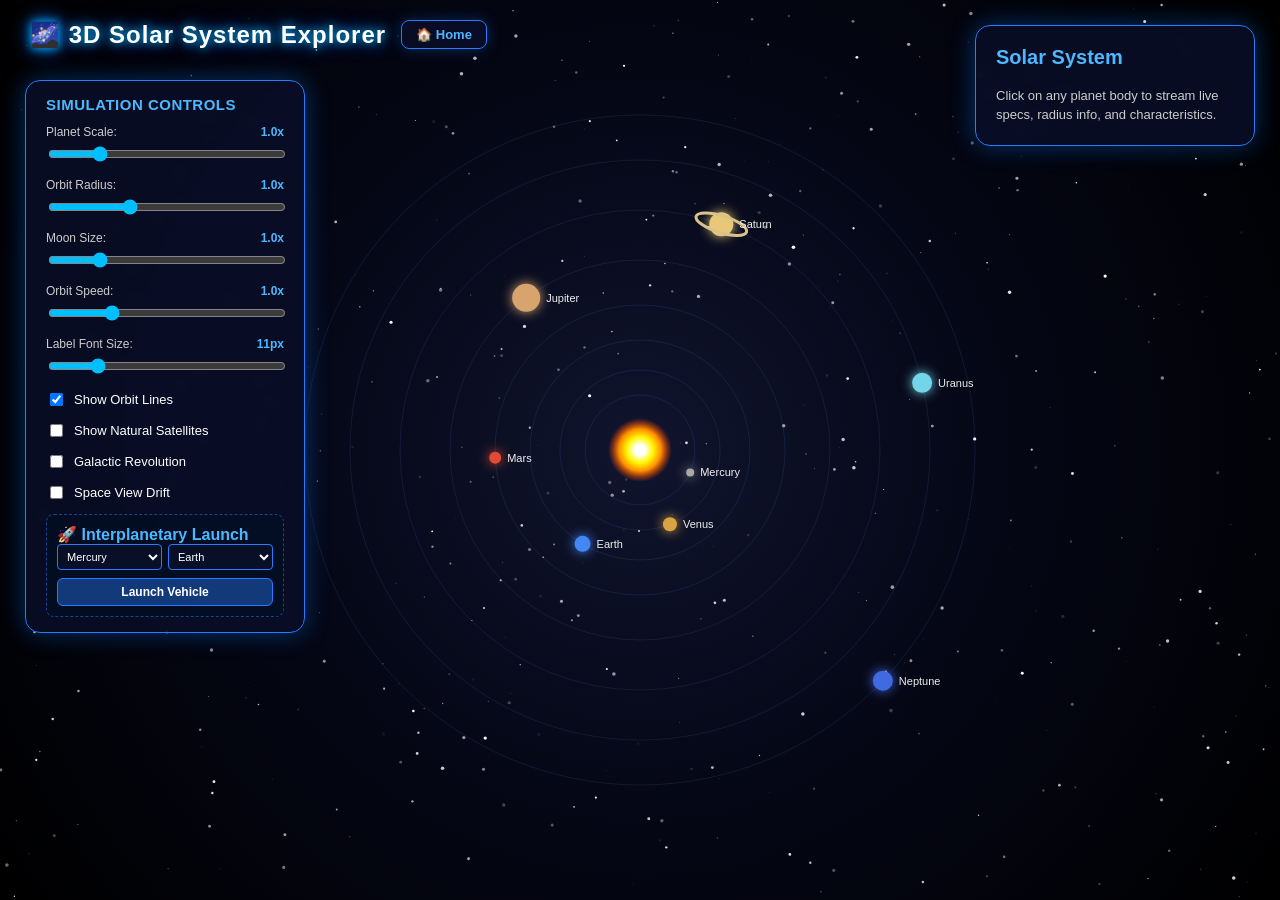
==== 3DsolarSystem.html @ ca55c4c9 "Add files via upload" ====
<!DOCTYPE html>
<html lang="en">
<head>
    <meta charset="UTF-8">
    <meta name="viewport" content="width=device-width, initial-scale=1.0">
    <title>3D Universe Solar System Viewer</title>
    <style>
        * {
            box-sizing: border-box;
        }

        body {
            margin: 0;
            overflow: hidden;
            background: #000;
            color: white;
            font-family: Arial, sans-serif;
        }

        #universe {
            position: relative;
            width: 100vw;
            height: 100vh;
            overflow: hidden;
            background: radial-gradient(circle at center, #10152e 0%, #050716 45%, #000 100%);
        }

        canvas {
            position: absolute;
            top: 0;
            left: 0;
        }

        /* Header Group (Title + Home Button side-by-side cleanly) */
        #header-group {
            position: absolute;
            top: 20px;
            left: 30px;
            display: flex;
            align-items: center;
            gap: 15px;
            z-index: 20;
        }

        #title {
            font-size: 24px;
            font-weight: bold;
            text-shadow: 0 0 10px #00bfff, 0 0 20px #0066ff;
            letter-spacing: 1px;
            white-space: nowrap;
        }

        #homeBtn {
            background: rgba(10, 15, 40, 0.85);
            border: 1px solid #287cff;
            color: #4db8ff;
            padding: 6px 14px;
            border-radius: 8px;
            text-decoration: none;
            font-size: 13px;
            font-weight: bold;
            box-shadow: 0 0 15px rgba(0, 120, 255, 0.3);
            backdrop-filter: blur(5px);
            transition: all 0.2s ease;
            white-space: nowrap;
        }

        #homeBtn:hover {
            background: rgba(40, 124, 255, 0.4);
            color: #fff;
        }

        /* Control Panel */
        #controls {
            position: absolute;
            left: 25px;
            top: 80px;
            width: 280px;
            max-height: calc(100vh - 100px);
            overflow-y: auto;
            padding: 15px 20px;
            background: rgba(10, 15, 40, 0.85);
            border: 1px solid #287cff;
            border-radius: 15px;
            box-shadow: 0 0 25px rgba(0, 120, 255, 0.4);
            z-index: 20;
            backdrop-filter: blur(5px);
        }

        #controls::-webkit-scrollbar {
            width: 5px;
        }
        #controls::-webkit-scrollbar-thumb {
            background: #287cff;
            border-radius: 5px;
        }

        #controls h3 {
            margin-top: 0;
            margin-bottom: 12px;
            color: #4db8ff;
            font-size: 15px;
            text-transform: uppercase;
            letter-spacing: 0.5px;
        }

        .control-group {
            margin-bottom: 12px;
        }

        .control-group label {
            display: flex;
            justify-content: space-between;
            color: #ccc;
            font-size: 12px;
            margin-bottom: 5px;
        }

        .control-group span {
            color: #4db8ff;
            font-weight: bold;
        }

        .control-group input[type="range"] {
            width: 100%;
            accent-color: #00bfff;
            cursor: pointer;
        }

        .checkbox-group label {
            display: flex;
            align-items: center;
            justify-content: flex-start;
            gap: 8px;
            cursor: pointer;
            color: #fff;
            font-size: 13px;
        }

        /* Launch Section */
        .launch-box {
            background: rgba(0, 15, 35, 0.6);
            border: 1px dashed rgba(40, 124, 255, 0.5);
            padding: 10px;
            border-radius: 8px;
            margin-top: 10px;
        }

        .launch-selects {
            display: flex;
            gap: 6px;
            margin-bottom: 8px;
        }

        .launch-selects select {
            flex: 1;
            background: #0a0f28;
            color: #fff;
            border: 1px solid #287cff;
            padding: 5px;
            border-radius: 4px;
            font-size: 11px;
            cursor: pointer;
        }

        #launchBtn {
            width: 100%;
            background: rgba(40, 124, 255, 0.4);
            border: 1px solid #287cff;
            color: #fff;
            padding: 6px;
            border-radius: 6px;
            cursor: pointer;
            font-weight: bold;
            font-size: 12px;
            transition: 0.2s;
        }

        #launchBtn:hover {
            background: rgba(40, 124, 255, 0.8);
        }

        /* Info Display Card */
        #info {
            position: absolute;
            right: 25px;
            top: 25px;
            width: 280px;
            padding: 20px;
            background: rgba(10, 15, 40, 0.85);
            border: 1px solid #287cff;
            border-radius: 15px;
            box-shadow: 0 0 25px rgba(0, 120, 255, 0.4);
            z-index: 20;
            backdrop-filter: blur(5px);
        }

        #info h2 {
            margin-top: 0;
            color: #4db8ff;
            font-size: 20px;
        }

        #info p {
            color: #ccc;
            line-height: 1.5;
            font-size: 13px;
            margin-bottom: 0;
        }
    </style>
</head>
<body>
<div id="universe">
    <!-- Header Group (Title & Home Button) -->
    <div id="header-group">
        <div id="title">🌌 3D Solar System Explorer</div>
        <a href="index.html" id="homeBtn">🏠 Home</a>
    </div>
    
    <!-- Simulation Control Panel -->
    <div id="controls">
        <h3>Simulation Controls</h3>
        
        <div class="control-group">
            <label>Planet Scale: <span id="sizeVal">1.0x</span></label>
            <input type="range" id="sizeSlider" min="0.5" max="3.0" step="0.1" value="1.0">
        </div>

        <div class="control-group">
            <label>Orbit Radius: <span id="orbitRadiusVal">1.0x</span></label>
            <input type="range" id="orbitRadiusSlider" min="0.5" max="2.0" step="0.1" value="1.0">
        </div>

        <div class="control-group">
            <label>Moon Size: <span id="moonSizeVal">1.0x</span></label>
            <input type="range" id="moonSizeSlider" min="0.5" max="3.0" step="0.1" value="1.0">
        </div>

        <div class="control-group">
            <label>Orbit Speed: <span id="speedVal">1.0x</span></label>
            <input type="range" id="speedSlider" min="0" max="4.0" step="0.2" value="1.0">
        </div>

        <div class="control-group">
            <label>Label Font Size: <span id="fontVal">11px</span></label>
            <input type="range" id="fontSizeSlider" min="8" max="24" step="1" value="11">
        </div>

        <div class="control-group checkbox-group">
            <label><input type="checkbox" id="toggleOrbits" checked> Show Orbit Lines</label>
        </div>

        <div class="control-group checkbox-group">
            <label><input type="checkbox" id="toggleMoons"> Show Natural Satellites</label>
        </div>

        <div class="control-group checkbox-group">
            <label><input type="checkbox" id="toggleGalaxy"> Galactic Revolution</label>
        </div>

        <div class="control-group checkbox-group">
            <label><input type="checkbox" id="toggleSpaceView"> Space View Drift</label>
        </div>

        <!-- Rocket Launch Control -->
        <div class="launch-box">
            <label style="font-weight: bold; color: #4db8ff; margin-bottom: 6px;">🚀 Interplanetary Launch</label>
            <div class="launch-selects">
                <select id="launchFrom"></select>
                <select id="launchTo"></select>
            </div>
            <button id="launchBtn">Launch Vehicle</button>
        </div>
    </div>

    <canvas id="space"></canvas>

    <div id="info">
        <h2>Solar System</h2>
        <p>Click on any planet body to stream live specs, radius info, and characteristics.</p>
    </div>
</div>

<script>
    const canvas = document.getElementById("space");
    const ctx = canvas.getContext("2d");
    const info = document.getElementById("info");
    
    // UI Elements
    const sizeSlider = document.getElementById("sizeSlider");
    const sizeVal = document.getElementById("sizeVal");
    const orbitRadiusSlider = document.getElementById("orbitRadiusSlider");
    const orbitRadiusVal = document.getElementById("orbitRadiusVal");
    const moonSizeSlider = document.getElementById("moonSizeSlider");
    const moonSizeVal = document.getElementById("moonSizeVal");
    const speedSlider = document.getElementById("speedSlider");
    const speedVal = document.getElementById("speedVal");
    const fontSizeSlider = document.getElementById("fontSizeSlider");
    const fontVal = document.getElementById("fontVal");
    const toggleOrbits = document.getElementById("toggleOrbits");
    const toggleMoons = document.getElementById("toggleMoons");
    const toggleGalaxy = document.getElementById("toggleGalaxy");
    const toggleSpaceView = document.getElementById("toggleSpaceView");
    const launchFromSelect = document.getElementById("launchFrom");
    const launchToSelect = document.getElementById("launchTo");
    const launchBtn = document.getElementById("launchBtn");

    let width, height;
    let planetSizeMultiplier = 1.0;
    let orbitRadiusMultiplier = 1.0;
    let moonSizeMultiplier = 1.0;
    let orbitSpeedMultiplier = 1.0;
    let labelFontSize = 11;
    let renderOrbits = true;
    let renderMoons = false;
    let galacticRevolutionActive = false;
    let spaceViewActive = false;

    // Rocket Flight State
    let activeRocket = null;

    // Track active center coordinates for click detection & rendering
    let currentCx = 0;
    let currentCy = 0;

    // Listeners for Control Panel Sliders & Checkboxes
    sizeSlider.addEventListener("input", (e) => {
        planetSizeMultiplier = parseFloat(e.target.value);
        sizeVal.textContent = planetSizeMultiplier.toFixed(1) + "x";
    });

    orbitRadiusSlider.addEventListener("input", (e) => {
        orbitRadiusMultiplier = parseFloat(e.target.value);
        orbitRadiusVal.textContent = orbitRadiusMultiplier.toFixed(1) + "x";
    });

    moonSizeSlider.addEventListener("input", (e) => {
        moonSizeMultiplier = parseFloat(e.target.value);
        moonSizeVal.textContent = moonSizeMultiplier.toFixed(1) + "x";
    });

    speedSlider.addEventListener("input", (e) => {
        orbitSpeedMultiplier = parseFloat(e.target.value);
        speedVal.textContent = orbitSpeedMultiplier.toFixed(1) + "x";
    });

    fontSizeSlider.addEventListener("input", (e) => {
        labelFontSize = parseInt(e.target.value);
        fontVal.textContent = labelFontSize + "px";
    });

    toggleOrbits.addEventListener("change", (e) => {
        renderOrbits = e.target.checked;
    });

    toggleMoons.addEventListener("change", (e) => {
        renderMoons = e.target.checked;
    });

    toggleGalaxy.addEventListener("change", (e) => {
        galacticRevolutionActive = e.target.checked;
    });

    toggleSpaceView.addEventListener("change", (e) => {
        spaceViewActive = e.target.checked;
    });

    // Embedded Planet Data & Telemetry
    const planets = [
        { name: "Mercury", distance: 55, size: 4, color: "#aaa", radiusKm: "2,440 km", period: "88 days" },
        { name: "Venus", distance: 80, size: 7, color: "#d9a441", radiusKm: "6,051 km", period: "225 days" },
        { name: "Earth", distance: 110, size: 8, color: "#4287f5", radiusKm: "6,371 km", period: "365.25 days", moons: [{ name: "Moon", distance: 16, size: 2.2, color: "#ccc", speedFactor: 3 }] },
        { name: "Mars", distance: 145, size: 6, color: "#e34a33", radiusKm: "3,389 km", period: "687 days", moons: [{ name: "Phobos", distance: 11, size: 1.4, color: "#999", speedFactor: 4 }, { name: "Deimos", distance: 17, size: 1.1, color: "#aaa", speedFactor: 2.5 }] },
        { name: "Jupiter", distance: 190, size: 14, color: "#d6a46c", radiusKm: "69,911 km", period: "11.9 years", moons: [{ name: "Io", distance: 22, size: 2, color: "#e3c16f", speedFactor: 5 }, { name: "Europa", distance: 28, size: 1.8, color: "#c2d1e0", speedFactor: 3.8 }, { name: "Ganymede", distance: 36, size: 2.6, color: "#a38c6c", speedFactor: 2.5 }, { name: "Callisto", distance: 44, size: 2.4, color: "#7a6b58", speedFactor: 1.8 }] },
        { name: "Saturn", distance: 240, size: 12, color: "#e8c878", radiusKm: "58,232 km", period: "29.5 years", moons: [{ name: "Titan", distance: 30, size: 2.8, color: "#d9ae68", speedFactor: 2.2 }] },
        { name: "Uranus", distance: 290, size: 10, color: "#72d6e8", radiusKm: "25,362 km", period: "84 years" },
        { name: "Neptune", distance: 335, size: 10, color: "#4169e1", radiusKm: "24,622 km", period: "165 years" }
    ];

    // Populate Launch Dropdowns
    planets.forEach(p => {
        const opt1 = document.createElement("option");
        opt1.value = p.name;
        opt1.textContent = p.name;
        launchFromSelect.appendChild(opt1);

        const opt2 = document.createElement("option");
        opt2.value = p.name;
        opt2.textContent = p.name;
        launchToSelect.appendChild(opt2);
    });
    if (planets.length > 1) launchToSelect.selectedIndex = 2;

    const planetInfo = {
        Mercury: "The smallest planet and the closest planet to the Sun. Experiences extreme temperature swings.",
        Venus: "A blazing hot world with a dense, toxic carbon-dioxide atmosphere and runaway greenhouse effect.",
        Earth: "Our home planet, uniquely harboring liquid water, robust plate tectonics, and abundant life.",
        Mars: "The red planet, home to vast iron-oxide deserts, ancient riverbeds, and Olympus Mons.",
        Jupiter: "The largest gas giant in our system, famous for its iconic Great Red Spot storm.",
        Saturn: "A gas giant distinguished by a magnificent, complex icy ring system.",
        Uranus: "An ice giant whose rotational axis is tilted almost completely sideways.",
        Neptune: "A distant, deep blue ice giant swept by supersonic winds and dark storms."
    };

    function resizeCanvas() {
        width = canvas.width = window.innerWidth;
        height = canvas.height = window.innerHeight;
    }
    window.addEventListener("resize", resizeCanvas);
    resizeCanvas();

    // STAR FIELD GENERATION
    const stars = [];
    for (let i = 0; i < 600; i++) {
        stars.push({
            x: Math.random(),
            y: Math.random(),
            size: Math.random() * 1.8,
            brightness: Math.random()
        });
    }

    function drawStars() {
        for (const star of stars) {
            const x = star.x * width;
            const y = star.y * height;
            ctx.beginPath();
            ctx.arc(x, y, star.size, 0, Math.PI * 2);
            ctx.fillStyle = `rgba(255,255,255,${star.brightness})`;
            ctx.fill();
        }
    }

    // DRAW SUN WITH DYNAMIC GLOW
    function drawSun(cx, cy) {
        const sunRadius = 40 * Math.max(0.8, planetSizeMultiplier * 0.6);
        const gradient = ctx.createRadialGradient(cx, cy, 5, cx, cy, sunRadius);
        gradient.addColorStop(0, "#fff");
        gradient.addColorStop(0.3, "#fff700");
        gradient.addColorStop(0.6, "#ff8c00");
        gradient.addColorStop(1, "rgba(255,50,0,0)");

        ctx.beginPath();
        ctx.arc(cx, cy, sunRadius, 0, Math.PI * 2);
        ctx.fillStyle = gradient;
        ctx.fill();
    }

    // HELPER TO COMPUTE PLANET POSITION
    function getPlanetCoordinates(planet, time, index) {
        const orbit = planet.distance * orbitRadiusMultiplier * Math.min(width, height) / 900;
        const speed = 0.0004 * orbitSpeedMultiplier / (index + 0.8);
        const angle = time * speed + index;
        return {
            x: currentCx + Math.cos(angle) * orbit,
            y: currentCy + Math.sin(angle) * orbit,
            angle: angle,
            orbit: orbit
        };
    }

    // DRAW PLANET, ORBITS, MOONS & LABELS
    function drawPlanet(planet, cx, cy, time, index) {
        const coords = getPlanetCoordinates(planet, time, index);
        const x = coords.x;
        const y = coords.y;

        // Render Orbit Paths Toggle
        if (renderOrbits) {
            ctx.beginPath();
            ctx.arc(cx, cy, coords.orbit, 0, Math.PI * 2);
            ctx.strokeStyle = "rgba(100,150,255,0.12)";
            ctx.lineWidth = 1;
            ctx.stroke();
        }

        // Current Scaled Planet Size
        const currentSize = planet.size * planetSizeMultiplier;

        // Planet Body Rendering
        ctx.beginPath();
        ctx.arc(x, y, currentSize, 0, Math.PI * 2);
        ctx.fillStyle = planet.color;
        ctx.shadowBlur = 12 * planetSizeMultiplier;
        ctx.shadowColor = planet.color;
        ctx.fill();
        ctx.shadowBlur = 0;

        // Saturn Rings
        if (planet.name === "Saturn") {
            ctx.beginPath();
            ctx.ellipse(x, y, currentSize * 2.2, currentSize * 0.7, 0.3, 0, Math.PI * 2);
            ctx.strokeStyle = "#d9c38a";
            ctx.lineWidth = Math.max(2, 3 * planetSizeMultiplier);
            ctx.stroke();
            ctx.lineWidth = 1;
        }

        // Render Natural Satellites (Moons with Names & Scaling)
        if (renderMoons && planet.moons) {
            planet.moons.forEach((moon, mIndex) => {
                const moonAngle = time * 0.0015 * moon.speedFactor + mIndex * 2;
                const moonDist = moon.distance * Math.max(0.7, planetSizeMultiplier * 0.8);
                const mx = x + Math.cos(moonAngle) * moonDist;
                const my = y + Math.sin(moonAngle) * moonDist;
                const currentMoonSize = moon.size * moonSizeMultiplier;

                ctx.beginPath();
                ctx.arc(mx, my, currentMoonSize, 0, Math.PI * 2);
                ctx.fillStyle = moon.color;
                ctx.fill();

                // Moon Label
                ctx.fillStyle = "#bbb";
                ctx.font = `${Math.max(8, labelFontSize - 2)}px Arial`;
                ctx.fillText(moon.name, mx + currentMoonSize + 4, my + 3);
            });
        }

        // Dynamic Planet Font Label
        ctx.fillStyle = "#eee";
        ctx.font = `${labelFontSize}px Arial`;
        ctx.fillText(planet.name, x + currentSize + 6, y + 4);
    }

    // LAUNCH ROCKET ACTION & ANIMATION
    launchBtn.addEventListener("click", () => {
        const fromName = launchFromSelect.value;
        const toName = launchToSelect.value;

        if (fromName === toName) {
            info.innerHTML = `
                <h2>Launch Aborted</h2>
                <p>Source and destination planets cannot be identical. Please select two different worlds.</p>
            `;
            return;
        }

        const fromPlanetObj = planets.find(p => p.name === fromName);
        const toPlanetObj = planets.find(p => p.name === toName);

        activeRocket = {
            from: fromPlanetObj,
            to: toPlanetObj,
            fromIndex: planets.indexOf(fromPlanetObj),
            toIndex: planets.indexOf(toPlanetObj),
            progress: 0,
            duration: 180
        };

        info.innerHTML = `
            <h2>🚀 Launch Initiated!</h2>
            <p>Spacecraft en route from <b>${fromName}</b> to <b>${toName}</b>.<br>Telemetry tracking active...</p>
        `;
    });

    function drawRocket(time) {
        if (!activeRocket) return;

        const fromCoords = getPlanetCoordinates(activeRocket.from, time, activeRocket.fromIndex);
        const toCoords = getPlanetCoordinates(activeRocket.to, time, activeRocket.toIndex);

        activeRocket.progress += 1 / activeRocket.duration;
        const p = Math.min(1, activeRocket.progress);

        const currentX = fromCoords.x + (toCoords.x - fromCoords.x) * p;
        const currentY = fromCoords.y + (toCoords.y - fromCoords.y) * p - Math.sin(p * Math.PI) * 70;

        ctx.beginPath();
        ctx.arc(currentX, currentY, 4, 0, Math.PI * 2);
        ctx.fillStyle = "#00ffff";
        ctx.shadowBlur = 10;
        ctx.shadowColor = "#00ffff";
        ctx.fill();
        ctx.shadowBlur = 0;

        ctx.fillStyle = "#00ffff";
        ctx.font = "10px Arial";
        ctx.fillText("🚀 Vessel", currentX + 8, currentY - 4);

        if (p >= 1) {
            info.innerHTML = `
                <h2>🎉 Mission Successful</h2>
                <p>Spacecraft has successfully arrived at <b>${activeRocket.to.name}</b> orbit!</p>
            `;
            activeRocket = null;
        }
    }

    // MAIN ANIMATION LOOP
    let lastTime = 0;
    let accumulatedTime = 0;

    function animate(timestamp) {
        if (!lastTime) lastTime = timestamp;
        const delta = timestamp - lastTime;
        lastTime = timestamp;

        accumulatedTime += delta * 0.5;

        ctx.clearRect(0, 0, width, height);
        drawStars();

        const baseCx = width / 2;
        const baseCy = height / 2;
        let sunX = baseCx;
        let sunY = baseCy;

        // Galactic Revolution Mode: Sun revolves around galactic center
        if (galacticRevolutionActive) {
            const galacticAngle = accumulatedTime * 0.00008;
            const galacticRadius = 140;
            sunX = baseCx + Math.cos(galacticAngle) * galacticRadius;
            sunY = baseCy + Math.sin(galacticAngle) * galacticRadius;

            if (renderOrbits) {
                ctx.beginPath();
                ctx.arc(baseCx, baseCy, galacticRadius, 0, Math.PI * 2);
                ctx.strokeStyle = "rgba(255, 100, 255, 0.1)";
                ctx.lineWidth = 1;
                ctx.setLineDash([5, 5]);
                ctx.stroke();
                ctx.setLineDash([]);
            }
        }

        // Optional Space View Drift offset
        if (spaceViewActive) {
            sunX += Math.sin(accumulatedTime * 0.00015) * (width * 0.15);
            sunY += Math.cos(accumulatedTime * 0.0001) * (height * 0.15);
        }

        currentCx = sunX;
        currentCy = sunY;

        drawSun(currentCx, currentCy);

        planets.forEach((planet, index) => {
            drawPlanet(planet, currentCx, currentCy, accumulatedTime, index);
        });

        drawRocket(accumulatedTime);

        requestAnimationFrame(animate);
    }

    // INTERACTIVE CLICK DETECTION
    canvas.addEventListener("click", function(event) {
        const mouseX = event.clientX;
        const mouseY = event.clientY;

        planets.forEach((planet, index) => {
            const coords = getPlanetCoordinates(planet, accumulatedTime, index);
            const currentSize = planet.size * planetSizeMultiplier;

            const distance = Math.sqrt((mouseX - coords.x) ** 2 + (mouseY - coords.y) ** 2);

            if (distance < currentSize + 12) {
                info.innerHTML = `
                    <h2>${planet.name}</h2>
                    <p><b>Radius:</b> ${planet.radiusKm}<br>
                    <b>Orbital Period:</b> ${planet.period}</p>
                    <p style="margin-top:8px;">${planetInfo[planet.name]}</p>
                `;
            }
        });
    });

    // Initialize animation execution
    requestAnimationFrame(animate);
</script>
</body>
</html>
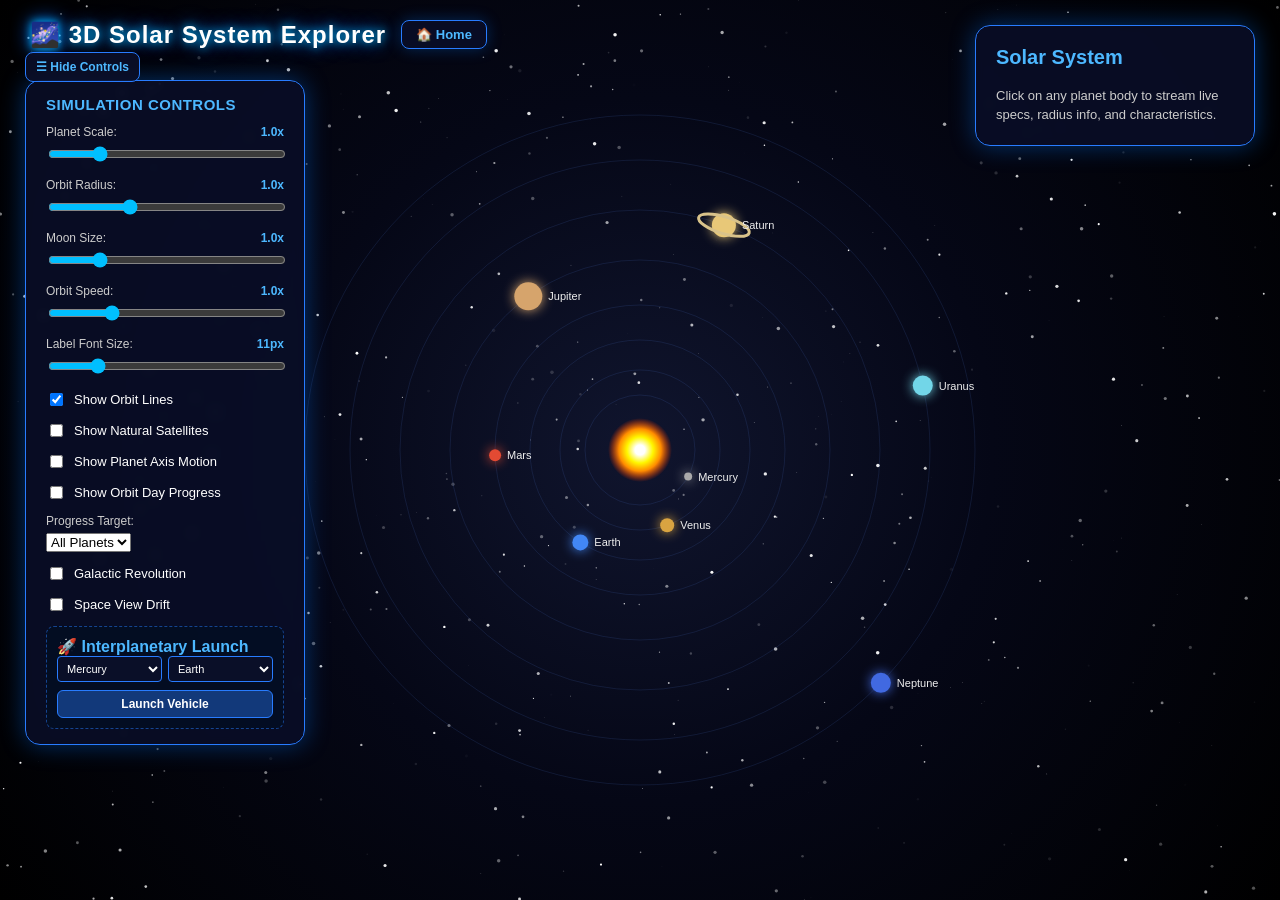
==== commit 91202293: "Add files via upload" ====
--- a/3DsolarSystem.html
+++ b/3DsolarSystem.html
@@ -68,6 +68,34 @@
         #homeBtn:hover {
             background: rgba(40, 124, 255, 0.4);
             color: #fff;
+        }
+
+        #controlsToggleBtn {
+            position: absolute;
+            top: 52px;
+            left: 25px;
+            z-index: 21;
+            background: rgba(10, 15, 40, 0.9);
+            border: 1px solid #287cff;
+            color: #4db8ff;
+            padding: 7px 10px;
+            border-radius: 8px;
+            cursor: pointer;
+            font-size: 12px;
+            font-weight: bold;
+        }
+
+        #controlsToggleBtn:hover {
+            background: rgba(40, 124, 255, 0.4);
+            color: #fff;
+        }
+
+        body.controls-hidden #controls {
+            display: none;
+        }
+
+        body.controls-hidden #controlsToggleBtn {
+            top: 80px;
         }
 
         /* Control Panel */
@@ -216,6 +244,8 @@
         <div id="title">🌌 3D Solar System Explorer</div>
         <a href="index.html" id="homeBtn">🏠 Home</a>
     </div>
+
+    <button id="controlsToggleBtn" type="button" aria-expanded="true">☰ Hide Controls</button>
     
     <!-- Simulation Control Panel -->
     <div id="controls">
@@ -252,6 +282,21 @@
 
         <div class="control-group checkbox-group">
             <label><input type="checkbox" id="toggleMoons"> Show Natural Satellites</label>
+        </div>
+
+        <div class="control-group checkbox-group">
+            <label><input type="checkbox" id="toggleAxes"> Show Planet Axis Motion</label>
+        </div>
+
+        <div class="control-group checkbox-group">
+            <label><input type="checkbox" id="toggleOrbitProgress"> Show Orbit Day Progress</label>
+        </div>
+
+        <div class="control-group">
+            <label for="orbitProgressPlanet">Progress Target:</label>
+            <select id="orbitProgressPlanet">
+                <option value="all">All Planets</option>
+            </select>
         </div>
 
         <div class="control-group checkbox-group">
@@ -299,6 +344,10 @@
     const fontVal = document.getElementById("fontVal");
     const toggleOrbits = document.getElementById("toggleOrbits");
     const toggleMoons = document.getElementById("toggleMoons");
+    const toggleAxes = document.getElementById("toggleAxes");
+    const toggleOrbitProgress = document.getElementById("toggleOrbitProgress");
+    const orbitProgressPlanet = document.getElementById("orbitProgressPlanet");
+    const controlsToggleBtn = document.getElementById("controlsToggleBtn");
     const toggleGalaxy = document.getElementById("toggleGalaxy");
     const toggleSpaceView = document.getElementById("toggleSpaceView");
     const launchFromSelect = document.getElementById("launchFrom");
@@ -313,6 +362,9 @@
     let labelFontSize = 11;
     let renderOrbits = true;
     let renderMoons = false;
+    let renderAxes = false;
+    let renderOrbitProgress = false;
+    let orbitProgressTarget = "all";
     let galacticRevolutionActive = false;
     let spaceViewActive = false;
 
@@ -357,6 +409,24 @@
         renderMoons = e.target.checked;
     });
 
+    toggleAxes.addEventListener("change", (e) => {
+        renderAxes = e.target.checked;
+    });
+
+    toggleOrbitProgress.addEventListener("change", (e) => {
+        renderOrbitProgress = e.target.checked;
+    });
+
+    orbitProgressPlanet.addEventListener("change", (e) => {
+        orbitProgressTarget = e.target.value;
+    });
+
+    controlsToggleBtn.addEventListener("click", () => {
+        const controlsHidden = document.body.classList.toggle("controls-hidden");
+        controlsToggleBtn.textContent = controlsHidden ? "☰ Show Controls" : "☰ Hide Controls";
+        controlsToggleBtn.setAttribute("aria-expanded", String(!controlsHidden));
+    });
+
     toggleGalaxy.addEventListener("change", (e) => {
         galacticRevolutionActive = e.target.checked;
     });
@@ -367,14 +437,14 @@
 
     // Embedded Planet Data & Telemetry
     const planets = [
-        { name: "Mercury", distance: 55, size: 4, color: "#aaa", radiusKm: "2,440 km", period: "88 days" },
-        { name: "Venus", distance: 80, size: 7, color: "#d9a441", radiusKm: "6,051 km", period: "225 days" },
-        { name: "Earth", distance: 110, size: 8, color: "#4287f5", radiusKm: "6,371 km", period: "365.25 days", moons: [{ name: "Moon", distance: 16, size: 2.2, color: "#ccc", speedFactor: 3 }] },
-        { name: "Mars", distance: 145, size: 6, color: "#e34a33", radiusKm: "3,389 km", period: "687 days", moons: [{ name: "Phobos", distance: 11, size: 1.4, color: "#999", speedFactor: 4 }, { name: "Deimos", distance: 17, size: 1.1, color: "#aaa", speedFactor: 2.5 }] },
-        { name: "Jupiter", distance: 190, size: 14, color: "#d6a46c", radiusKm: "69,911 km", period: "11.9 years", moons: [{ name: "Io", distance: 22, size: 2, color: "#e3c16f", speedFactor: 5 }, { name: "Europa", distance: 28, size: 1.8, color: "#c2d1e0", speedFactor: 3.8 }, { name: "Ganymede", distance: 36, size: 2.6, color: "#a38c6c", speedFactor: 2.5 }, { name: "Callisto", distance: 44, size: 2.4, color: "#7a6b58", speedFactor: 1.8 }] },
-        { name: "Saturn", distance: 240, size: 12, color: "#e8c878", radiusKm: "58,232 km", period: "29.5 years", moons: [{ name: "Titan", distance: 30, size: 2.8, color: "#d9ae68", speedFactor: 2.2 }] },
-        { name: "Uranus", distance: 290, size: 10, color: "#72d6e8", radiusKm: "25,362 km", period: "84 years" },
-        { name: "Neptune", distance: 335, size: 10, color: "#4169e1", radiusKm: "24,622 km", period: "165 years" }
+        { name: "Mercury", distance: 55, size: 4, color: "#aaa", radiusKm: "2,440 km", period: "88 days", orbitalDays: 88, axialTilt: 0.03, rotationSpeed: 0.9 },
+        { name: "Venus", distance: 80, size: 7, color: "#d9a441", radiusKm: "6,051 km", period: "225 days", orbitalDays: 225, axialTilt: 177.4, rotationSpeed: -0.7 },
+        { name: "Earth", distance: 110, size: 8, color: "#4287f5", radiusKm: "6,371 km", period: "365.25 days", orbitalDays: 365.25, axialTilt: 23.4, rotationSpeed: 1.4, moons: [{ name: "Moon", distance: 16, size: 2.2, color: "#ccc", speedFactor: 3 }] },
+        { name: "Mars", distance: 145, size: 6, color: "#e34a33", radiusKm: "3,389 km", period: "687 days", orbitalDays: 687, axialTilt: 25.2, rotationSpeed: 1.3, moons: [{ name: "Phobos", distance: 11, size: 1.4, color: "#999", speedFactor: 4 }, { name: "Deimos", distance: 17, size: 1.1, color: "#aaa", speedFactor: 2.5 }] },
+        { name: "Jupiter", distance: 190, size: 14, color: "#d6a46c", radiusKm: "69,911 km", period: "11.9 years", orbitalDays: 4332.5, axialTilt: 3.1, rotationSpeed: 1.8, moons: [{ name: "Io", distance: 22, size: 2, color: "#e3c16f", speedFactor: 5 }, { name: "Europa", distance: 28, size: 1.8, color: "#c2d1e0", speedFactor: 3.8 }, { name: "Ganymede", distance: 36, size: 2.6, color: "#a38c6c", speedFactor: 2.5 }, { name: "Callisto", distance: 44, size: 2.4, color: "#7a6b58", speedFactor: 1.8 }] },
+        { name: "Saturn", distance: 240, size: 12, color: "#e8c878", radiusKm: "58,232 km", period: "29.5 years", orbitalDays: 10759, axialTilt: 26.7, rotationSpeed: 1.6, moons: [{ name: "Titan", distance: 30, size: 2.8, color: "#d9ae68", speedFactor: 2.2 }] },
+        { name: "Uranus", distance: 290, size: 10, color: "#72d6e8", radiusKm: "25,362 km", period: "84 years", orbitalDays: 30687, axialTilt: 97.8, rotationSpeed: -1.1 },
+        { name: "Neptune", distance: 335, size: 10, color: "#4169e1", radiusKm: "24,622 km", period: "165 years", orbitalDays: 60190, axialTilt: 28.3, rotationSpeed: 1.2 }
     ];
 
     // Populate Launch Dropdowns
@@ -388,6 +458,11 @@
         opt2.value = p.name;
         opt2.textContent = p.name;
         launchToSelect.appendChild(opt2);
+
+        const progressOption = document.createElement("option");
+        progressOption.value = p.name;
+        progressOption.textContent = p.name;
+        orbitProgressPlanet.appendChild(progressOption);
     });
     if (planets.length > 1) launchToSelect.selectedIndex = 2;
 
@@ -474,6 +549,10 @@
             ctx.stroke();
         }
 
+        if (renderOrbitProgress && (orbitProgressTarget === "all" || orbitProgressTarget === planet.name)) {
+            drawOrbitProgress(planet, cx, cy, x, y, coords.angle, index);
+        }
+
         // Current Scaled Planet Size
         const currentSize = planet.size * planetSizeMultiplier;
 
@@ -486,6 +565,10 @@
         ctx.fill();
         ctx.shadowBlur = 0;
 
+        if (renderAxes) {
+            drawPlanetAxis(x, y, currentSize, planet, time);
+        }
+
         // Saturn Rings
         if (planet.name === "Saturn") {
             ctx.beginPath();
@@ -521,6 +604,52 @@
         ctx.fillStyle = "#eee";
         ctx.font = `${labelFontSize}px Arial`;
         ctx.fillText(planet.name, x + currentSize + 6, y + 4);
+    }
+
+    function drawOrbitProgress(planet, cx, cy, x, y, angle, index) {
+        const completedAngle = ((angle - index) % (Math.PI * 2) + Math.PI * 2) % (Math.PI * 2);
+        const elapsedDays = (completedAngle / (Math.PI * 2)) * planet.orbitalDays;
+        const midX = cx + (x - cx) * 0.55;
+        const midY = cy + (y - cy) * 0.55;
+
+        ctx.save();
+        ctx.beginPath();
+        ctx.moveTo(cx, cy);
+        ctx.lineTo(x, y);
+        ctx.strokeStyle = "rgba(255, 226, 92, 0.78)";
+        ctx.lineWidth = 1.5;
+        ctx.setLineDash([6, 5]);
+        ctx.stroke();
+        ctx.setLineDash([]);
+
+        ctx.fillStyle = "#fff2a6";
+        ctx.font = "10px Arial";
+        ctx.fillText(`Day ${Math.round(elapsedDays)} / ${planet.orbitalDays} days`, midX + 4, midY - 4);
+        ctx.restore();
+    }
+
+    function drawPlanetAxis(x, y, planetSize, planet, time) {
+        const tilt = (planet.axialTilt * Math.PI) / 180;
+        const motion = time * 0.0012 * planet.rotationSpeed;
+        const axisAngle = tilt + motion;
+        const axisLength = Math.max(planetSize * 3.2, 16);
+        const endX = Math.cos(axisAngle) * axisLength;
+        const endY = Math.sin(axisAngle) * axisLength;
+
+        ctx.save();
+        ctx.beginPath();
+        ctx.moveTo(x - endX, y - endY);
+        ctx.lineTo(x + endX, y + endY);
+        ctx.strokeStyle = "rgba(255, 245, 180, 0.9)";
+        ctx.lineWidth = Math.max(1, planetSizeMultiplier * 0.8);
+        ctx.setLineDash([4, 3]);
+        ctx.stroke();
+        ctx.setLineDash([]);
+        ctx.fillStyle = "#fff4a8";
+        ctx.beginPath();
+        ctx.arc(x + endX, y + endY, Math.max(1.5, planetSizeMultiplier), 0, Math.PI * 2);
+        ctx.fill();
+        ctx.restore();
     }
 
     // LAUNCH ROCKET ACTION & ANIMATION
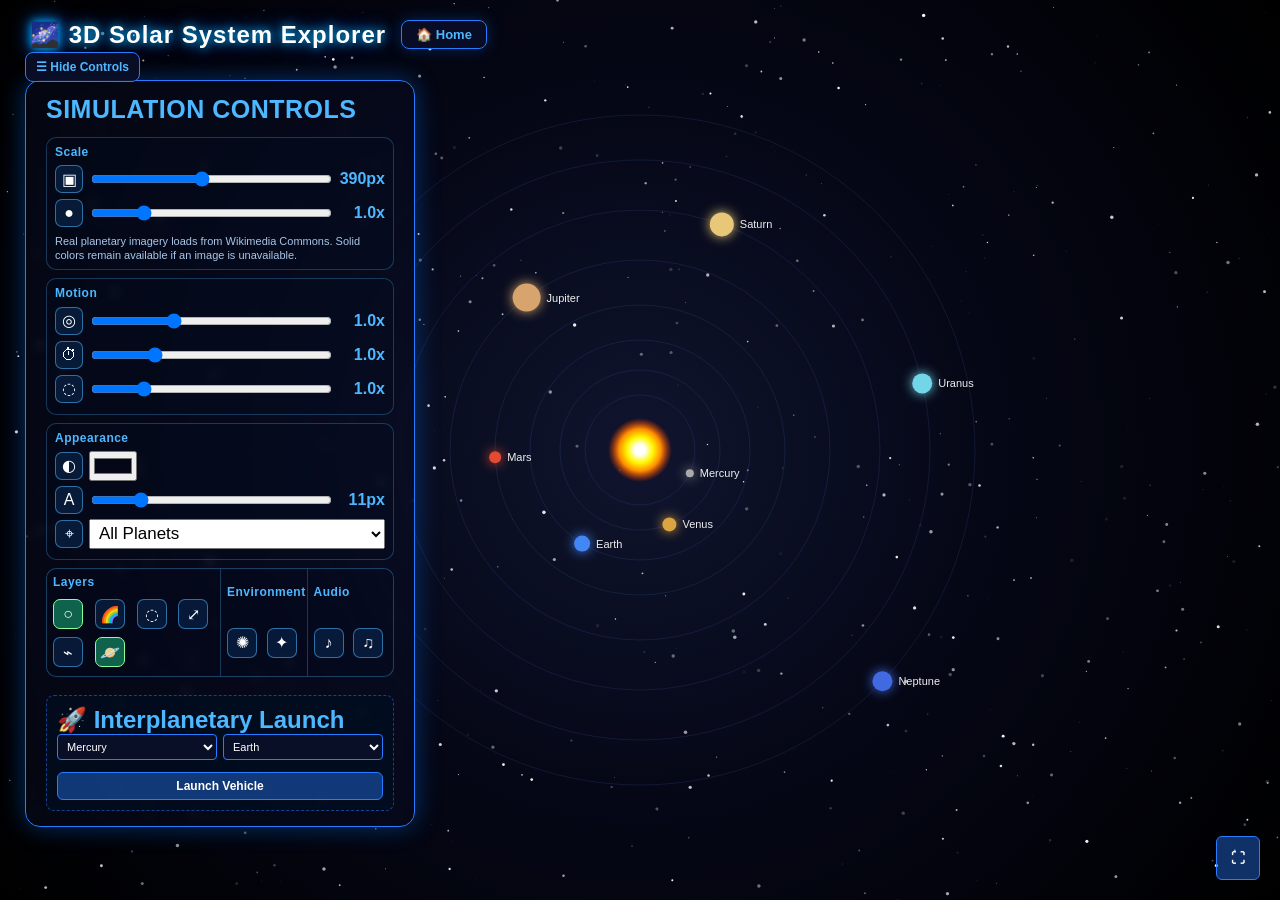
==== commit 4540576b: "Add files via upload" ====
--- a/3DsolarSystem.html
+++ b/3DsolarSystem.html
@@ -23,6 +23,10 @@
             height: 100vh;
             overflow: hidden;
             background: radial-gradient(circle at center, #10152e 0%, #050716 45%, #000 100%);
+        }
+
+        #universe.background-custom {
+            background: var(--universe-background, #050716);
         }
 
         canvas {
@@ -90,6 +94,28 @@
             color: #fff;
         }
 
+        #fullscreenBtn {
+            position: fixed;
+            right: 20px;
+            bottom: 20px;
+            width: 44px;
+            height: 44px;
+            z-index: 30;
+            background: rgba(40, 124, 255, 0.4);
+            border: 1px solid #287cff;
+            color: #fff;
+            padding: 6px;
+            border-radius: 6px;
+            cursor: pointer;
+            font-weight: bold;
+            font-size: 14px;
+        }
+
+        #fullscreenBtn:hover,
+        #fullscreenBtn:focus-visible {
+            background: rgba(40, 124, 255, 0.8);
+        }
+
         body.controls-hidden #controls {
             display: none;
         }
@@ -103,16 +129,228 @@
             position: absolute;
             left: 25px;
             top: 80px;
-            width: 280px;
+            width: min(var(--controls-width, 390px), calc(100vw - 30px));
             max-height: calc(100vh - 100px);
-            overflow-y: auto;
+            overflow: visible;
             padding: 15px 20px;
-            background: rgba(10, 15, 40, 0.85);
+            background: rgba(10, 15, 40, 0.42);
             border: 1px solid #287cff;
             border-radius: 15px;
             box-shadow: 0 0 25px rgba(0, 120, 255, 0.4);
             z-index: 20;
             backdrop-filter: blur(5px);
+            font-size: calc(24px * var(--controls-scale, 1));
+            display: grid;
+            grid-template-columns: repeat(2, minmax(0, 1fr));
+            gap: 8px 14px;
+        }
+
+        #controls > h3 {
+            white-space: nowrap;
+            overflow: hidden;
+            text-overflow: ellipsis;
+            font-size: calc(25px * var(--controls-scale, 1));
+            line-height: 1.1;
+            margin-bottom: 5px;
+        }
+
+        .control-section {
+            min-width: 0;
+            padding: 7px 8px;
+            border: 1px solid rgba(77, 184, 255, 0.28);
+            border-radius: 10px;
+            background: rgba(0, 15, 35, 0.24);
+        }
+
+        .control-section.wide {
+            grid-column: 1 / -1;
+        }
+
+        .control-section.compact {
+            padding: 6px;
+            display: grid;
+            grid-template-columns: repeat(2, minmax(0, 1fr));
+            gap: 2px 6px;
+        }
+
+        .control-section.compact .section-title {
+            grid-column: 1 / -1;
+        }
+
+        .control-section.compact .tool {
+            min-height: 32px;
+            margin: 2px 0;
+        }
+
+        .control-section.compact .tool-icon {
+            width: 30px;
+            height: 30px;
+        }
+
+        .control-section.compact .tool[data-tooltip]::after {
+            left: 0;
+        }
+
+        .utility-tray {
+            grid-column: 1 / -1;
+            display: grid;
+            grid-template-columns: repeat(4, minmax(0, 1fr));
+            border: 1px solid rgba(77, 184, 255, 0.32);
+            border-radius: 10px;
+            overflow: visible;
+            background: rgba(0, 15, 35, 0.18);
+        }
+
+        .utility-tray .section-title {
+            white-space: nowrap;
+        }
+
+        .utility-tray .control-section {
+            border: 0;
+            border-radius: 0;
+            background: transparent;
+        }
+
+        .utility-tray .control-section + .control-section {
+            border-left: 1px solid rgba(77, 184, 255, 0.28);
+        }
+
+        .utility-tray .control-section:first-child {
+            grid-column: span 2;
+            grid-template-columns: repeat(4, minmax(0, 1fr));
+        }
+
+        .utility-tray .control-section:first-child .tool {
+            width: auto;
+        }
+
+        .section-title {
+            display: flex;
+            align-items: center;
+            margin: 0 0 5px;
+            color: #4db8ff;
+            font-size: calc(12px * var(--controls-scale, 1));
+            font-weight: bold;
+            letter-spacing: 0.04em;
+        }
+
+        .tool-icon {
+            display: inline-grid;
+            place-items: center;
+            flex: 0 0 auto;
+            width: 28px;
+            height: 28px;
+            border: 1px solid rgba(77, 184, 255, 0.55);
+            border-radius: 7px;
+            background: rgba(10, 35, 70, 0.7);
+            color: #fff;
+            font-size: calc(16px * var(--controls-scale, 1));
+        }
+
+        .tool {
+            position: relative;
+            display: flex;
+            align-items: center;
+            gap: 6px;
+            min-width: 0;
+            min-height: 31px;
+            margin: 3px 0;
+            color: #fff;
+            cursor: pointer;
+        }
+
+        .tool:hover .tool-icon,
+        .tool:focus-within .tool-icon,
+        .tool:has(input:focus-visible) .tool-icon,
+        .tool:has(select:focus-visible) .tool-icon {
+            border-color: #fff;
+            background: rgba(40, 124, 255, 0.65);
+        }
+
+        .tool[data-tooltip]::after,
+        .section-title[data-tooltip]::after {
+            position: absolute;
+            left: 0;
+            bottom: calc(100% + 7px);
+            z-index: 40;
+            width: max-content;
+            max-width: min(280px, 35vw);
+            white-space: normal;
+            padding: 5px 7px;
+            border: 1px solid #287cff;
+            border-radius: 6px;
+            background: #07152b;
+            color: #fff;
+            content: attr(data-tooltip);
+            font-size: 13px;
+            line-height: 1.25;
+            opacity: 0;
+            pointer-events: none;
+            transform: translateY(4px);
+            transition: opacity 0.15s ease, transform 0.15s ease;
+        }
+
+        .tool[data-tooltip]:hover::after,
+        .tool[data-tooltip]:focus-within::after,
+        .section-title[data-tooltip]:hover::after {
+            opacity: 1;
+            transform: translateY(0);
+        }
+
+        .utility-tray .tool[data-tooltip]::after {
+            bottom: auto;
+            top: calc(100% + 8px);
+        }
+
+        .tool input[type="range"] {
+            min-width: 0;
+            flex: 1;
+        }
+
+        .tool input[type="checkbox"] {
+            position: absolute;
+            width: 1px;
+            height: 1px;
+            opacity: 0;
+        }
+
+        .tool input[type="checkbox"]:checked + .tool-icon {
+            border-color: #8cff98;
+            background: rgba(22, 140, 100, 0.7);
+        }
+
+        .tool select {
+            min-width: 0;
+            flex: 1;
+            min-height: 30px;
+            padding: 3px 5px;
+            font-size: calc(17px * var(--controls-scale, 1));
+        }
+
+        .tool input[type="color"] {
+            width: 48px;
+            min-height: 30px;
+            padding: 2px;
+        }
+
+        .tool-value {
+            min-width: 45px;
+            color: #4db8ff;
+            font-size: calc(16px * var(--controls-scale, 1));
+            font-weight: bold;
+            text-align: right;
+        }
+
+        .sr-only {
+            position: absolute;
+            width: 1px;
+            height: 1px;
+            padding: 0;
+            margin: -1px;
+            overflow: hidden;
+            clip: rect(0, 0, 0, 0);
+            white-space: nowrap;
+            border: 0;
         }
 
         #controls::-webkit-scrollbar {
@@ -125,22 +363,28 @@
 
         #controls h3 {
             margin-top: 0;
-            margin-bottom: 12px;
+            margin-bottom: 5px;
             color: #4db8ff;
-            font-size: 15px;
+            font-size: calc(25px * var(--controls-scale, 1));
+            line-height: 1.1;
             text-transform: uppercase;
             letter-spacing: 0.5px;
+            grid-column: 1 / -1;
+            white-space: nowrap;
+            overflow: hidden;
+            text-overflow: ellipsis;
         }
 
         .control-group {
             margin-bottom: 12px;
+            min-width: 0;
         }
 
         .control-group label {
             display: flex;
             justify-content: space-between;
             color: #ccc;
-            font-size: 12px;
+            font-size: calc(24px * var(--controls-scale, 1));
             margin-bottom: 5px;
         }
 
@@ -162,7 +406,41 @@
             gap: 8px;
             cursor: pointer;
             color: #fff;
-            font-size: 13px;
+            font-size: calc(24px * var(--controls-scale, 1));
+            line-height: 1.15;
+        }
+
+        .control-group input[type="checkbox"] {
+            width: 22px;
+            height: 22px;
+        }
+
+        .control-group select,
+        .control-group input[type="color"] {
+            width: 100%;
+            min-height: 42px;
+            font-size: calc(22px * var(--controls-scale, 1));
+        }
+
+        .control-group.checkbox-group {
+            align-self: center;
+        }
+
+        .launch-box {
+            grid-column: 1 / -1;
+            margin-top: 0;
+        }
+
+        .control-group input[type="color"] {
+            padding: 2px;
+            cursor: pointer;
+        }
+
+        .texture-note {
+            margin: 5px 0 0;
+            color: #a9c7e8;
+            font-size: 11px;
+            line-height: 1.3;
         }
 
         /* Launch Section */
@@ -221,6 +499,22 @@
             box-shadow: 0 0 25px rgba(0, 120, 255, 0.4);
             z-index: 20;
             backdrop-filter: blur(5px);
+            display: none;
+        }
+
+        body.info-visible #info {
+            display: block;
+        }
+
+        body.fullscreen-active #header-group,
+        body.fullscreen-active #controls,
+        body.fullscreen-active #controlsToggleBtn,
+        body.fullscreen-active #info {
+            display: none;
+        }
+
+        body.fullscreen-active.fullscreen-controls-visible #controls {
+            display: block;
         }
 
         #info h2 {
@@ -234,6 +528,42 @@
             line-height: 1.5;
             font-size: 13px;
             margin-bottom: 0;
+        }
+
+        @media (max-width: 520px) {
+            #controls {
+                padding: 14px;
+                grid-template-columns: 1fr;
+            }
+
+            .control-section.wide,
+            .control-section.compact,
+            .launch-box,
+            #controls h3 {
+                grid-column: 1;
+            }
+
+            .utility-tray {
+                grid-template-columns: 1fr;
+            }
+
+            .utility-tray .control-section:first-child {
+                grid-column: auto;
+            }
+
+            .utility-tray .control-section:first-child .tool {
+                display: flex;
+                width: auto;
+            }
+
+            .utility-tray .control-section + .control-section {
+                border-top: 1px solid rgba(77, 184, 255, 0.28);
+                border-left: 0;
+            }
+
+            .tool[data-tooltip]::after {
+                left: 0;
+            }
         }
     </style>
 </head>
@@ -250,61 +580,80 @@
     <!-- Simulation Control Panel -->
     <div id="controls">
         <h3>Simulation Controls</h3>
-        
-        <div class="control-group">
-            <label>Planet Scale: <span id="sizeVal">1.0x</span></label>
-            <input type="range" id="sizeSlider" min="0.5" max="3.0" step="0.1" value="1.0">
-        </div>
-
-        <div class="control-group">
-            <label>Orbit Radius: <span id="orbitRadiusVal">1.0x</span></label>
-            <input type="range" id="orbitRadiusSlider" min="0.5" max="2.0" step="0.1" value="1.0">
-        </div>
-
-        <div class="control-group">
-            <label>Moon Size: <span id="moonSizeVal">1.0x</span></label>
-            <input type="range" id="moonSizeSlider" min="0.5" max="3.0" step="0.1" value="1.0">
-        </div>
-
-        <div class="control-group">
-            <label>Orbit Speed: <span id="speedVal">1.0x</span></label>
-            <input type="range" id="speedSlider" min="0" max="4.0" step="0.2" value="1.0">
-        </div>
-
-        <div class="control-group">
-            <label>Label Font Size: <span id="fontVal">11px</span></label>
-            <input type="range" id="fontSizeSlider" min="8" max="24" step="1" value="11">
-        </div>
-
-        <div class="control-group checkbox-group">
-            <label><input type="checkbox" id="toggleOrbits" checked> Show Orbit Lines</label>
-        </div>
-
-        <div class="control-group checkbox-group">
-            <label><input type="checkbox" id="toggleMoons"> Show Natural Satellites</label>
-        </div>
-
-        <div class="control-group checkbox-group">
-            <label><input type="checkbox" id="toggleAxes"> Show Planet Axis Motion</label>
-        </div>
-
-        <div class="control-group checkbox-group">
-            <label><input type="checkbox" id="toggleOrbitProgress"> Show Orbit Day Progress</label>
-        </div>
-
-        <div class="control-group">
-            <label for="orbitProgressPlanet">Progress Target:</label>
-            <select id="orbitProgressPlanet">
-                <option value="all">All Planets</option>
-            </select>
-        </div>
-
-        <div class="control-group checkbox-group">
-            <label><input type="checkbox" id="toggleGalaxy"> Galactic Revolution</label>
-        </div>
-
-        <div class="control-group checkbox-group">
-            <label><input type="checkbox" id="toggleSpaceView"> Space View Drift</label>
+
+        <section class="control-section wide">
+            <h4 class="section-title" data-tooltip="Adjust the panel size and the visual scale of the planets">Scale</h4>
+            <div class="tool" data-tooltip="Panel size">
+                <span class="tool-icon">▣</span><label class="sr-only" for="controlsSizeSlider">Panel size</label>
+                <input type="range" id="controlsSizeSlider" min="280" max="520" step="10" value="390" aria-label="Panel size">
+                <span class="tool-value" id="controlsSizeVal">390px</span>
+            </div>
+            <div class="tool" data-tooltip="Planet scale">
+                <span class="tool-icon">●</span><label class="sr-only" for="sizeSlider">Planet scale</label>
+                <input type="range" id="sizeSlider" min="0.5" max="3.0" step="0.1" value="1.0" aria-label="Planet scale">
+                <span class="tool-value" id="sizeVal">1.0x</span>
+            </div>
+            <p class="texture-note">Real planetary imagery loads from Wikimedia Commons. Solid colors remain available if an image is unavailable.</p>
+        </section>
+
+        <section class="control-section wide">
+            <h4 class="section-title" data-tooltip="Control orbital motion">Motion</h4>
+            <div class="tool" data-tooltip="Orbit radius">
+                <span class="tool-icon">◎</span><label class="sr-only" for="orbitRadiusSlider">Orbit radius</label>
+                <input type="range" id="orbitRadiusSlider" min="0.5" max="2.0" step="0.1" value="1.0" aria-label="Orbit radius">
+                <span class="tool-value" id="orbitRadiusVal">1.0x</span>
+            </div>
+            <div class="tool" data-tooltip="Orbit speed">
+                <span class="tool-icon">⏱</span><label class="sr-only" for="speedSlider">Orbit speed</label>
+                <input type="range" id="speedSlider" min="0" max="4.0" step="0.2" value="1.0" aria-label="Orbit speed">
+                <span class="tool-value" id="speedVal">1.0x</span>
+            </div>
+            <div class="tool" data-tooltip="Moon size">
+                <span class="tool-icon">◌</span><label class="sr-only" for="moonSizeSlider">Moon size</label>
+                <input type="range" id="moonSizeSlider" min="0.5" max="3.0" step="0.1" value="1.0" aria-label="Moon size">
+                <span class="tool-value" id="moonSizeVal">1.0x</span>
+            </div>
+        </section>
+
+        <section class="control-section wide">
+            <h4 class="section-title" data-tooltip="Change the scene and label appearance">Appearance</h4>
+            <div class="tool" data-tooltip="Background color">
+                <span class="tool-icon">◐</span><label class="sr-only" for="backgroundColor">Background color</label>
+                <input type="color" id="backgroundColor" value="#050716" aria-label="Background color">
+            </div>
+            <div class="tool" data-tooltip="Label font size">
+                <span class="tool-icon">A</span><label class="sr-only" for="fontSizeSlider">Label font size</label>
+                <input type="range" id="fontSizeSlider" min="8" max="24" step="1" value="11" aria-label="Label font size">
+                <span class="tool-value" id="fontVal">11px</span>
+            </div>
+            <div class="tool" data-tooltip="Progress target">
+                <span class="tool-icon">⌖</span><label class="sr-only" for="orbitProgressPlanet">Progress target</label>
+                <select id="orbitProgressPlanet" aria-label="Progress target"><option value="all">All Planets</option></select>
+            </div>
+        </section>
+
+        <div class="utility-tray">
+        <section class="control-section compact">
+            <h4 class="section-title" data-tooltip="Show or hide visual layers">Layers</h4>
+            <label class="tool" data-tooltip="Show orbit lines"><input type="checkbox" id="toggleOrbits" checked aria-label="Show orbit lines"><span class="tool-icon">○</span><span class="sr-only">Orbit lines</span></label>
+            <label class="tool" data-tooltip="Use colorful orbit lines"><input type="checkbox" id="toggleColorfulOrbits" aria-label="Colorful orbit lines"><span class="tool-icon">🌈</span><span class="sr-only">Colorful orbit lines</span></label>
+            <label class="tool" data-tooltip="Show natural satellites"><input type="checkbox" id="toggleMoons" aria-label="Show natural satellites"><span class="tool-icon">◌</span><span class="sr-only">Natural satellites</span></label>
+            <label class="tool" data-tooltip="Show planet axis motion"><input type="checkbox" id="toggleAxes" aria-label="Show planet axis motion"><span class="tool-icon">⤢</span><span class="sr-only">Planet axis motion</span></label>
+            <label class="tool" data-tooltip="Show orbit day progress"><input type="checkbox" id="toggleOrbitProgress" aria-label="Show orbit day progress"><span class="tool-icon">⌁</span><span class="sr-only">Orbit day progress</span></label>
+            <label class="tool" data-tooltip="Switch planet colors"><input type="checkbox" id="toggleRealisticPlanets" checked aria-label="Use realistic planet textures"><span class="tool-icon">🪐</span><span class="sr-only">Realistic planet textures</span></label>
+        </section>
+
+        <section class="control-section compact">
+            <h4 class="section-title" data-tooltip="Change the movement environment">Environment</h4>
+            <label class="tool" data-tooltip="Galactic revolution"><input type="checkbox" id="toggleGalaxy" aria-label="Galactic revolution"><span class="tool-icon">✺</span><span class="sr-only">Galactic revolution</span></label>
+            <label class="tool" data-tooltip="Space view drift"><input type="checkbox" id="toggleSpaceView" aria-label="Space view drift"><span class="tool-icon">✦</span><span class="sr-only">Space view drift</span></label>
+        </section>
+
+        <section class="control-section compact">
+            <h4 class="section-title" data-tooltip="Enable object tracking sounds">Audio</h4>
+            <label class="tool" data-tooltip="Track planet sounds"><input type="checkbox" id="toggleSound" aria-label="Track planet sounds"><span class="tool-icon">♪</span><span class="sr-only">Track planet sounds</span></label>
+            <label class="tool" data-tooltip="Continuous tracking sound"><input type="checkbox" id="toggleContinuousSound" aria-label="Continuous tracking sound"><span class="tool-icon">♫</span><span class="sr-only">Continuous tracking sound</span></label>
+        </section>
         </div>
 
         <!-- Rocket Launch Control -->
@@ -318,6 +667,8 @@
         </div>
     </div>
 
+    <button id="fullscreenBtn" type="button" title="Enter full screen" aria-label="Enter full screen">⛶</button>
+
     <canvas id="space"></canvas>
 
     <div id="info">
@@ -329,11 +680,14 @@
 <script>
     const canvas = document.getElementById("space");
     const ctx = canvas.getContext("2d");
+    const universe = document.getElementById("universe");
     const info = document.getElementById("info");
     
     // UI Elements
     const sizeSlider = document.getElementById("sizeSlider");
     const sizeVal = document.getElementById("sizeVal");
+    const controlsSizeSlider = document.getElementById("controlsSizeSlider");
+    const controlsSizeVal = document.getElementById("controlsSizeVal");
     const orbitRadiusSlider = document.getElementById("orbitRadiusSlider");
     const orbitRadiusVal = document.getElementById("orbitRadiusVal");
     const moonSizeSlider = document.getElementById("moonSizeSlider");
@@ -343,13 +697,19 @@
     const fontSizeSlider = document.getElementById("fontSizeSlider");
     const fontVal = document.getElementById("fontVal");
     const toggleOrbits = document.getElementById("toggleOrbits");
+    const toggleColorfulOrbits = document.getElementById("toggleColorfulOrbits");
+    const backgroundColor = document.getElementById("backgroundColor");
     const toggleMoons = document.getElementById("toggleMoons");
     const toggleAxes = document.getElementById("toggleAxes");
     const toggleOrbitProgress = document.getElementById("toggleOrbitProgress");
+    const toggleRealisticPlanets = document.getElementById("toggleRealisticPlanets");
     const orbitProgressPlanet = document.getElementById("orbitProgressPlanet");
     const controlsToggleBtn = document.getElementById("controlsToggleBtn");
     const toggleGalaxy = document.getElementById("toggleGalaxy");
     const toggleSpaceView = document.getElementById("toggleSpaceView");
+    const toggleSound = document.getElementById("toggleSound");
+    const toggleContinuousSound = document.getElementById("toggleContinuousSound");
+    const fullscreenBtn = document.getElementById("fullscreenBtn");
     const launchFromSelect = document.getElementById("launchFrom");
     const launchToSelect = document.getElementById("launchTo");
     const launchBtn = document.getElementById("launchBtn");
@@ -361,12 +721,19 @@
     let orbitSpeedMultiplier = 1.0;
     let labelFontSize = 11;
     let renderOrbits = true;
+    let renderColorfulOrbits = false;
     let renderMoons = false;
     let renderAxes = false;
     let renderOrbitProgress = false;
+    let renderRealisticPlanets = true;
     let orbitProgressTarget = "all";
     let galacticRevolutionActive = false;
     let spaceViewActive = false;
+    let soundEffectsEnabled = false;
+    let continuousSoundEnabled = false;
+    let trackingSoundKey = "";
+    let trackingSoundTimer = null;
+    let audioContext = null;
 
     // Rocket Flight State
     let activeRocket = null;
@@ -376,6 +743,14 @@
     let currentCy = 0;
 
     // Listeners for Control Panel Sliders & Checkboxes
+    controlsSizeSlider.addEventListener("input", (e) => {
+        const panelWidth = parseInt(e.target.value, 10);
+        const panelScale = panelWidth / 390;
+        universe.style.setProperty("--controls-width", `${panelWidth}px`);
+        universe.style.setProperty("--controls-scale", panelScale.toFixed(3));
+        controlsSizeVal.textContent = `${panelWidth}px`;
+    });
+
     sizeSlider.addEventListener("input", (e) => {
         planetSizeMultiplier = parseFloat(e.target.value);
         sizeVal.textContent = planetSizeMultiplier.toFixed(1) + "x";
@@ -405,12 +780,25 @@
         renderOrbits = e.target.checked;
     });
 
+    toggleColorfulOrbits.addEventListener("change", (e) => {
+        renderColorfulOrbits = e.target.checked;
+    });
+
+    backgroundColor.addEventListener("input", (e) => {
+        universe.style.setProperty("--universe-background", e.target.value);
+        universe.classList.add("background-custom");
+    });
+
     toggleMoons.addEventListener("change", (e) => {
         renderMoons = e.target.checked;
     });
 
     toggleAxes.addEventListener("change", (e) => {
         renderAxes = e.target.checked;
+    });
+
+    toggleRealisticPlanets.addEventListener("change", (e) => {
+        renderRealisticPlanets = e.target.checked;
     });
 
     toggleOrbitProgress.addEventListener("change", (e) => {
@@ -434,6 +822,24 @@
     toggleSpaceView.addEventListener("change", (e) => {
         spaceViewActive = e.target.checked;
     });
+
+    toggleSound.addEventListener("change", (e) => {
+        soundEffectsEnabled = e.target.checked;
+        if (soundEffectsEnabled) {
+            playSound("select");
+            startTrackingSound();
+        } else {
+            stopTrackingSound();
+        }
+    });
+
+    toggleContinuousSound.addEventListener("change", (e) => {
+        continuousSoundEnabled = e.target.checked;
+        if (continuousSoundEnabled) startTrackingSound();
+        else stopTrackingSound();
+    });
+
+    fullscreenBtn.addEventListener("click", toggleFullScreen);
 
     // Embedded Planet Data & Telemetry
     const planets = [
@@ -477,6 +883,26 @@
         Neptune: "A distant, deep blue ice giant swept by supersonic winds and dark storms."
     };
 
+    const planetTextureUrls = {
+        Mercury: "https://upload.wikimedia.org/wikipedia/commons/4/4a/Mercury_in_true_color.jpg",
+        Venus: "https://upload.wikimedia.org/wikipedia/commons/e/e5/Venus-real_color.jpg",
+        Earth: "https://threejs.org/examples/textures/planets/earth_atmos_2048.jpg",
+        Mars: "https://upload.wikimedia.org/wikipedia/commons/0/02/OSIRIS_Mars_true_color.jpg",
+        Jupiter: "https://upload.wikimedia.org/wikipedia/commons/e/e2/Jupiter.jpg",
+        Saturn: "https://upload.wikimedia.org/wikipedia/commons/c/c7/Saturn_during_Equinox.jpg",
+        Uranus: "https://upload.wikimedia.org/wikipedia/commons/3/3d/Uranus2.jpg",
+        Neptune: "https://upload.wikimedia.org/wikipedia/commons/5/56/Neptune_Full.jpg"
+    };
+
+    const planetTextures = new Map();
+    planets.forEach(planet => {
+        const image = new Image();
+        image.crossOrigin = "anonymous";
+        image.onload = () => planetTextures.set(planet.name, image);
+        image.onerror = () => console.warn(`Texture unavailable for ${planet.name}; using color fallback.`);
+        image.src = planetTextureUrls[planet.name];
+    });
+
     function resizeCanvas() {
         width = canvas.width = window.innerWidth;
         height = canvas.height = window.innerHeight;
@@ -544,9 +970,12 @@
         if (renderOrbits) {
             ctx.beginPath();
             ctx.arc(cx, cy, coords.orbit, 0, Math.PI * 2);
-            ctx.strokeStyle = "rgba(100,150,255,0.12)";
-            ctx.lineWidth = 1;
+            const orbitColors = ["#4db8ff", "#ff9f43", "#8cff98", "#ff6b9d", "#c792ff", "#ffe66d", "#56d8d8", "#ff7b54"];
+            ctx.strokeStyle = renderColorfulOrbits ? orbitColors[index % orbitColors.length] : "rgba(100,150,255,0.12)";
+            ctx.globalAlpha = renderColorfulOrbits ? 0.7 : 1;
+            ctx.lineWidth = renderColorfulOrbits ? 1.5 : 1;
             ctx.stroke();
+            ctx.globalAlpha = 1;
         }
 
         if (renderOrbitProgress && (orbitProgressTarget === "all" || orbitProgressTarget === planet.name)) {
@@ -556,36 +985,39 @@
         // Current Scaled Planet Size
         const currentSize = planet.size * planetSizeMultiplier;
 
-        // Planet Body Rendering
+        // Planet body rendering uses real imagery when available.
         ctx.beginPath();
         ctx.arc(x, y, currentSize, 0, Math.PI * 2);
-        ctx.fillStyle = planet.color;
         ctx.shadowBlur = 12 * planetSizeMultiplier;
         ctx.shadowColor = planet.color;
-        ctx.fill();
+        const texture = renderRealisticPlanets ? planetTextures.get(planet.name) : null;
+        if (texture) {
+            ctx.save();
+            ctx.clip();
+            ctx.drawImage(texture, x - currentSize, y - currentSize, currentSize * 2, currentSize * 2);
+            const lighting = ctx.createRadialGradient(x - currentSize * 0.35, y - currentSize * 0.4, currentSize * 0.05, x, y, currentSize * 1.15);
+            lighting.addColorStop(0, "rgba(255,255,255,0.28)");
+            lighting.addColorStop(0.55, "rgba(255,255,255,0)");
+            lighting.addColorStop(1, "rgba(0,0,0,0.52)");
+            ctx.fillStyle = lighting;
+            ctx.fillRect(x - currentSize, y - currentSize, currentSize * 2, currentSize * 2);
+            ctx.restore();
+        } else {
+            ctx.fillStyle = planet.color;
+            ctx.fill();
+        }
         ctx.shadowBlur = 0;
 
         if (renderAxes) {
             drawPlanetAxis(x, y, currentSize, planet, time);
-        }
-
-        // Saturn Rings
-        if (planet.name === "Saturn") {
-            ctx.beginPath();
-            ctx.ellipse(x, y, currentSize * 2.2, currentSize * 0.7, 0.3, 0, Math.PI * 2);
-            ctx.strokeStyle = "#d9c38a";
-            ctx.lineWidth = Math.max(2, 3 * planetSizeMultiplier);
-            ctx.stroke();
-            ctx.lineWidth = 1;
         }
 
         // Render Natural Satellites (Moons with Names & Scaling)
         if (renderMoons && planet.moons) {
             planet.moons.forEach((moon, mIndex) => {
-                const moonAngle = time * 0.0015 * moon.speedFactor + mIndex * 2;
-                const moonDist = moon.distance * Math.max(0.7, planetSizeMultiplier * 0.8);
-                const mx = x + Math.cos(moonAngle) * moonDist;
-                const my = y + Math.sin(moonAngle) * moonDist;
+                const moonCoords = getMoonCoordinates(planet, moon, mIndex, x, y, time);
+                const mx = moonCoords.x;
+                const my = moonCoords.y;
                 const currentMoonSize = moon.size * moonSizeMultiplier;
 
                 ctx.beginPath();
@@ -604,6 +1036,15 @@
         ctx.fillStyle = "#eee";
         ctx.font = `${labelFontSize}px Arial`;
         ctx.fillText(planet.name, x + currentSize + 6, y + 4);
+    }
+
+    function getMoonCoordinates(planet, moon, moonIndex, planetX, planetY, time) {
+        const moonAngle = time * 0.0015 * moon.speedFactor + moonIndex * 2;
+        const moonDist = moon.distance * Math.max(0.7, planetSizeMultiplier * 0.8);
+        return {
+            x: planetX + Math.cos(moonAngle) * moonDist,
+            y: planetY + Math.sin(moonAngle) * moonDist
+        };
     }
 
     function drawOrbitProgress(planet, cx, cy, x, y, angle, index) {
@@ -623,7 +1064,8 @@
         ctx.setLineDash([]);
 
         ctx.fillStyle = "#fff2a6";
-        ctx.font = "10px Arial";
+        const trackerFontSize = Math.max(6, Math.floor(labelFontSize * 0.7));
+        ctx.font = `${trackerFontSize}px Arial`;
         ctx.fillText(`Day ${Math.round(elapsedDays)} / ${planet.orbitalDays} days`, midX + 4, midY - 4);
         ctx.restore();
     }
@@ -652,16 +1094,111 @@
         ctx.restore();
     }
 
+    const planetSoundProfiles = {
+        Mercury: [262, 392],
+        Venus: [294, 440],
+        Earth: [330, 494],
+        Mars: [349, 523],
+        Jupiter: [196, 294],
+        Saturn: [220, 330],
+        Uranus: [247, 370],
+        Neptune: [175, 262],
+        Moon: [523, 784],
+        Phobos: [587, 880],
+        Deimos: [659, 988],
+        Io: [392, 587],
+        Europa: [440, 659],
+        Ganymede: [294, 587],
+        Callisto: [220, 440],
+        Titan: [330, 392]
+    };
+
+    function playSound(type, soundKey = "") {
+        if (!soundEffectsEnabled) return;
+        const AudioContextClass = window.AudioContext || window.webkitAudioContext;
+        if (!AudioContextClass) return;
+        if (!audioContext) audioContext = new AudioContextClass();
+        if (audioContext.state === "suspended") audioContext.resume();
+
+        const profile = planetSoundProfiles[soundKey] || (type === "select" ? [392, 587] : [300, 450]);
+        const oscillator = audioContext.createOscillator();
+        const secondOscillator = audioContext.createOscillator();
+        const gain = audioContext.createGain();
+        const now = audioContext.currentTime;
+        oscillator.type = "triangle";
+        secondOscillator.type = "sine";
+        oscillator.frequency.setValueAtTime(profile[0], now);
+        secondOscillator.frequency.setValueAtTime(profile[1], now);
+        gain.gain.setValueAtTime(0.0001, now);
+        gain.gain.exponentialRampToValueAtTime(0.12, now + 0.015);
+        gain.gain.exponentialRampToValueAtTime(0.0001, now + 0.24);
+        oscillator.connect(gain);
+        secondOscillator.connect(gain);
+        gain.connect(audioContext.destination);
+        oscillator.start(now);
+        secondOscillator.start(now);
+        oscillator.stop(now + 0.25);
+        secondOscillator.stop(now + 0.25);
+    }
+
+    function stopTrackingSound() {
+        if (trackingSoundTimer) {
+            clearInterval(trackingSoundTimer);
+            trackingSoundTimer = null;
+        }
+    }
+
+    function startTrackingSound() {
+        stopTrackingSound();
+        if (!soundEffectsEnabled || !continuousSoundEnabled || !trackingSoundKey) return;
+        playSound("track", trackingSoundKey);
+        trackingSoundTimer = setInterval(() => {
+            if (trackingSoundKey) playSound("track", trackingSoundKey);
+        }, 1600);
+    }
+
+    function showInfo(title, content, soundType) {
+        info.innerHTML = `<h2>${title}</h2>${content}`;
+        document.body.classList.add("info-visible");
+        trackingSoundKey = soundType;
+        if (continuousSoundEnabled) startTrackingSound();
+        else playSound("track", soundType);
+    }
+
+    function hideInfo() {
+        document.body.classList.remove("info-visible");
+        trackingSoundKey = "";
+        stopTrackingSound();
+    }
+
+    function toggleFullScreen() {
+        if (document.fullscreenElement) {
+            document.exitFullscreen();
+        } else {
+            universe.requestFullscreen().catch(() => {
+                info.innerHTML = "<h2>Full screen unavailable</h2><p>Your browser blocked full-screen mode.</p>";
+                document.body.classList.add("info-visible");
+            });
+        }
+    }
+
+    document.addEventListener("fullscreenchange", () => {
+        const active = Boolean(document.fullscreenElement);
+        document.body.classList.toggle("fullscreen-active", active);
+        document.body.classList.remove("fullscreen-controls-visible");
+        fullscreenBtn.textContent = "⛶";
+        fullscreenBtn.title = active ? "Exit full screen" : "Enter full screen";
+        fullscreenBtn.setAttribute("aria-label", active ? "Exit full screen" : "Enter full screen");
+        if (active) hideInfo();
+    });
+
     // LAUNCH ROCKET ACTION & ANIMATION
     launchBtn.addEventListener("click", () => {
         const fromName = launchFromSelect.value;
         const toName = launchToSelect.value;
 
         if (fromName === toName) {
-            info.innerHTML = `
-                <h2>Launch Aborted</h2>
-                <p>Source and destination planets cannot be identical. Please select two different worlds.</p>
-            `;
+            hideInfo();
             return;
         }
 
@@ -677,10 +1214,7 @@
             duration: 180
         };
 
-        info.innerHTML = `
-            <h2>🚀 Launch Initiated!</h2>
-            <p>Spacecraft en route from <b>${fromName}</b> to <b>${toName}</b>.<br>Telemetry tracking active...</p>
-        `;
+        playSound("select");
     });
 
     function drawRocket(time) {
@@ -708,11 +1242,8 @@
         ctx.fillText("🚀 Vessel", currentX + 8, currentY - 4);
 
         if (p >= 1) {
-            info.innerHTML = `
-                <h2>🎉 Mission Successful</h2>
-                <p>Spacecraft has successfully arrived at <b>${activeRocket.to.name}</b> orbit!</p>
-            `;
             activeRocket = null;
+            playSound("select");
         }
     }
 
@@ -777,6 +1308,7 @@
     canvas.addEventListener("click", function(event) {
         const mouseX = event.clientX;
         const mouseY = event.clientY;
+        let hit = false;
 
         planets.forEach((planet, index) => {
             const coords = getPlanetCoordinates(planet, accumulatedTime, index);
@@ -784,15 +1316,31 @@
 
             const distance = Math.sqrt((mouseX - coords.x) ** 2 + (mouseY - coords.y) ** 2);
 
-            if (distance < currentSize + 12) {
-                info.innerHTML = `
-                    <h2>${planet.name}</h2>
-                    <p><b>Radius:</b> ${planet.radiusKm}<br>
-                    <b>Orbital Period:</b> ${planet.period}</p>
-                    <p style="margin-top:8px;">${planetInfo[planet.name]}</p>
-                `;
+            if (!hit && distance < currentSize + 12) {
+                hit = true;
+                showInfo(planet.name, `<p><b>Radius:</b> ${planet.radiusKm}<br><b>Orbital Period:</b> ${planet.period}</p><p style="margin-top:8px;">${planetInfo[planet.name]}</p>`, planet.name);
+                return;
+            }
+
+            if (!hit && renderMoons && planet.moons) {
+                planet.moons.forEach((moon, moonIndex) => {
+                    const moonCoords = getMoonCoordinates(planet, moon, moonIndex, coords.x, coords.y, accumulatedTime);
+                    const moonSize = moon.size * moonSizeMultiplier;
+                    const moonDistance = Math.sqrt((mouseX - moonCoords.x) ** 2 + (mouseY - moonCoords.y) ** 2);
+                    if (!hit && moonDistance < moonSize + 10) {
+                        hit = true;
+                        showInfo(moon.name, `<p><b>Parent Planet:</b> ${planet.name}<br><b>Orbital Distance:</b> ${moon.distance} units</p><p style="margin-top:8px;">A natural satellite currently orbiting ${planet.name}.</p>`, moon.name);
+                    }
+                });
             }
         });
+
+        if (!hit) {
+            hideInfo();
+            if (document.fullscreenElement) {
+                document.body.classList.toggle("fullscreen-controls-visible");
+            }
+        }
     });
 
     // Initialize animation execution
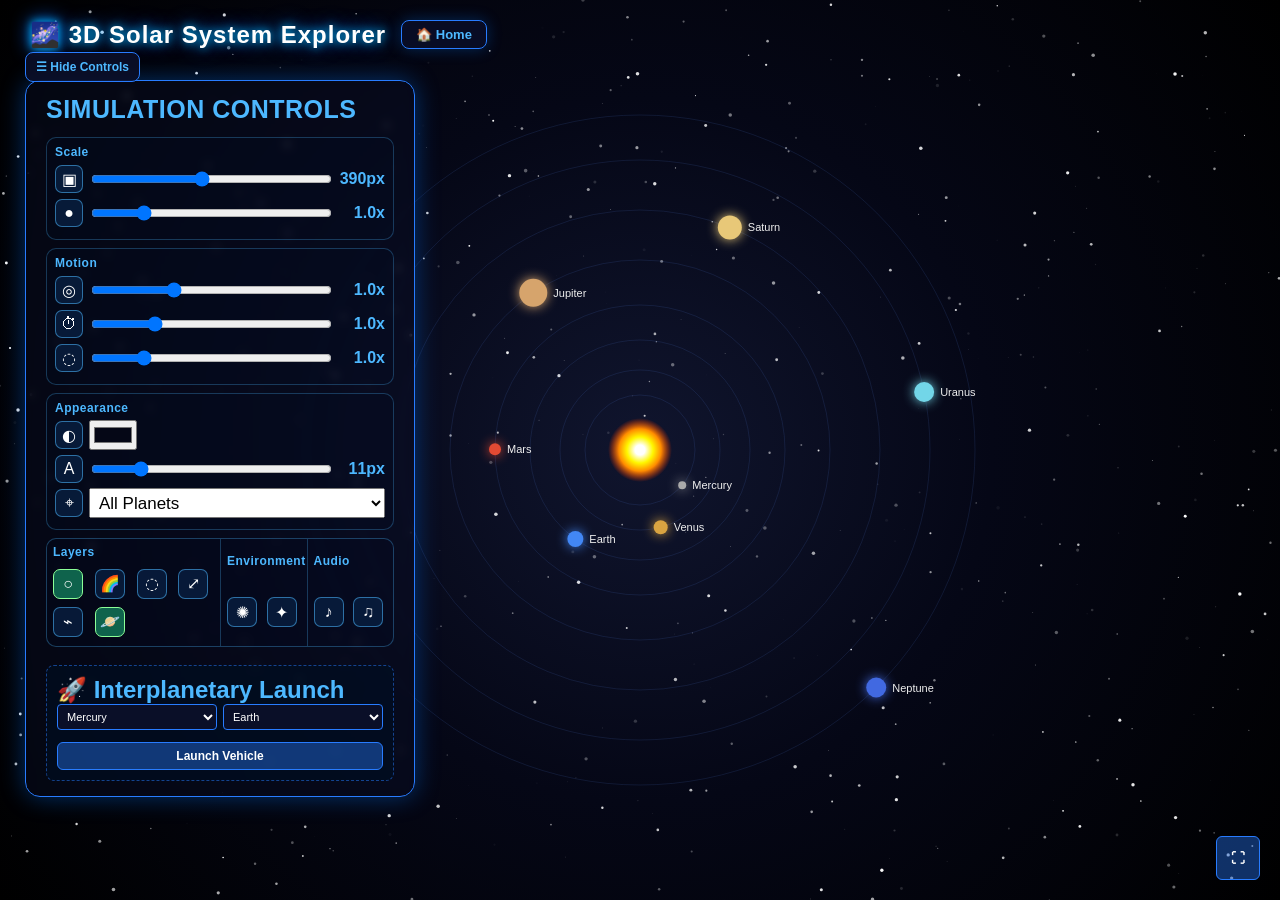
==== commit 2c9f1a0e: "Add files via upload" ====
--- a/3DsolarSystem.html
+++ b/3DsolarSystem.html
@@ -593,7 +593,6 @@
                 <input type="range" id="sizeSlider" min="0.5" max="3.0" step="0.1" value="1.0" aria-label="Planet scale">
                 <span class="tool-value" id="sizeVal">1.0x</span>
             </div>
-            <p class="texture-note">Real planetary imagery loads from Wikimedia Commons. Solid colors remain available if an image is unavailable.</p>
         </section>
 
         <section class="control-section wide">
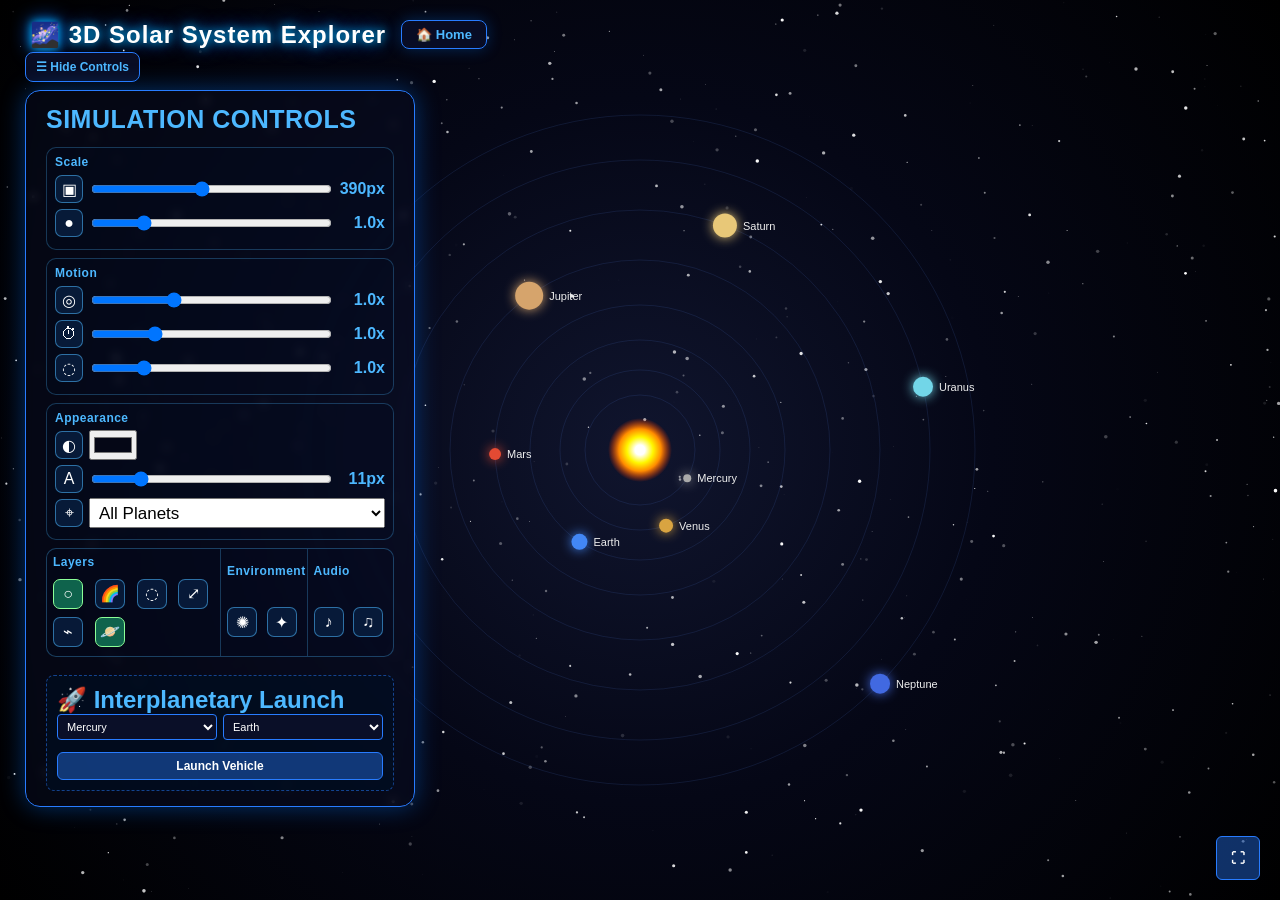
==== commit d4cca88c: "Add files via upload" ====
--- a/3DsolarSystem.html
+++ b/3DsolarSystem.html
@@ -76,9 +76,9 @@
 
         #controlsToggleBtn {
             position: absolute;
-            top: 52px;
-            left: 25px;
-            z-index: 21;
+            position: relative;
+            top: auto;
+            left: auto;
             background: rgba(10, 15, 40, 0.9);
             border: 1px solid #287cff;
             color: #4db8ff;
@@ -120,15 +120,24 @@
             display: none;
         }
 
-        body.controls-hidden #controlsToggleBtn {
-            top: 80px;
+        #simulatorDock {
+            position: absolute;
+            top: 52px;
+            left: 25px;
+            z-index: 21;
+            touch-action: none;
+        }
+
+        #simulatorDock.dragging {
+            cursor: grabbing;
+            user-select: none;
         }
 
         /* Control Panel */
         #controls {
-            position: absolute;
-            left: 25px;
-            top: 80px;
+            position: relative;
+            left: 0;
+            top: 8px;
             width: min(var(--controls-width, 390px), calc(100vw - 30px));
             max-height: calc(100vh - 100px);
             overflow: visible;
@@ -373,6 +382,12 @@
             white-space: nowrap;
             overflow: hidden;
             text-overflow: ellipsis;
+            cursor: grab;
+        }
+
+        #simulatorDock.dragging #controls > h3,
+        #simulatorDock.dragging #controlsToggleBtn {
+            cursor: grabbing;
         }
 
         .control-group {
@@ -507,13 +522,21 @@
         }
 
         body.fullscreen-active #header-group,
-        body.fullscreen-active #controls,
-        body.fullscreen-active #controlsToggleBtn,
         body.fullscreen-active #info {
             display: none;
         }
 
-        body.fullscreen-active.fullscreen-controls-visible #controls {
+        body.fullscreen-active #simulatorDock {
+            display: block;
+        }
+
+        body.fullscreen-active #simulatorDock #controls,
+        body.fullscreen-active #simulatorDock #controlsToggleBtn {
+            display: none;
+        }
+
+        body.fullscreen-active.fullscreen-controls-visible #simulatorDock #controls,
+        body.fullscreen-active.fullscreen-controls-visible #simulatorDock #controlsToggleBtn {
             display: block;
         }
 
@@ -575,10 +598,11 @@
         <a href="index.html" id="homeBtn">🏠 Home</a>
     </div>
 
-    <button id="controlsToggleBtn" type="button" aria-expanded="true">☰ Hide Controls</button>
-    
-    <!-- Simulation Control Panel -->
-    <div id="controls">
+    <div id="simulatorDock">
+        <button id="controlsToggleBtn" type="button" aria-expanded="true">☰ Hide Controls</button>
+
+        <!-- Simulation Control Panel -->
+        <div id="controls">
         <h3>Simulation Controls</h3>
 
         <section class="control-section wide">
@@ -664,6 +688,7 @@
             </div>
             <button id="launchBtn">Launch Vehicle</button>
         </div>
+        </div>
     </div>
 
     <button id="fullscreenBtn" type="button" title="Enter full screen" aria-label="Enter full screen">⛶</button>
@@ -680,6 +705,7 @@
     const canvas = document.getElementById("space");
     const ctx = canvas.getContext("2d");
     const universe = document.getElementById("universe");
+    const controls = document.getElementById("controls");
     const info = document.getElementById("info");
     
     // UI Elements
@@ -740,6 +766,59 @@
     // Track active center coordinates for click detection & rendering
     let currentCx = 0;
     let currentCy = 0;
+    let dockDrag = null;
+    let suppressToggleClick = false;
+
+    function clampDockPosition(left, top) {
+        const dockRect = simulatorDock.getBoundingClientRect();
+        const maxLeft = Math.max(0, window.innerWidth - dockRect.width);
+        const maxTop = Math.max(0, window.innerHeight - dockRect.height);
+        return {
+            left: Math.max(0, Math.min(left, maxLeft)),
+            top: Math.max(0, Math.min(top, maxTop))
+        };
+    }
+
+    function beginDockDrag(event) {
+        if (event.button !== 0) return;
+        const rect = simulatorDock.getBoundingClientRect();
+        dockDrag = {
+            startX: event.clientX,
+            startY: event.clientY,
+            startLeft: rect.left,
+            startTop: rect.top,
+            moved: false
+        };
+        simulatorDock.classList.add("dragging");
+        event.currentTarget.setPointerCapture(event.pointerId);
+        event.preventDefault();
+    }
+
+    function moveDock(event) {
+        if (!dockDrag) return;
+        const deltaX = event.clientX - dockDrag.startX;
+        const deltaY = event.clientY - dockDrag.startY;
+        if (Math.abs(deltaX) > 3 || Math.abs(deltaY) > 3) dockDrag.moved = true;
+        const position = clampDockPosition(dockDrag.startLeft + deltaX, dockDrag.startTop + deltaY);
+        simulatorDock.style.left = `${position.left}px`;
+        simulatorDock.style.top = `${position.top}px`;
+    }
+
+    function endDockDrag(event) {
+        if (!dockDrag) return;
+        suppressToggleClick = dockDrag.moved;
+        if (event.currentTarget.hasPointerCapture(event.pointerId)) event.currentTarget.releasePointerCapture(event.pointerId);
+        simulatorDock.classList.remove("dragging");
+        dockDrag = null;
+    }
+
+    const simulatorDock = document.getElementById("simulatorDock");
+    [controlsToggleBtn, controls.querySelector("h3")].forEach(handle => {
+        handle.addEventListener("pointerdown", beginDockDrag);
+        handle.addEventListener("pointermove", moveDock);
+        handle.addEventListener("pointerup", endDockDrag);
+        handle.addEventListener("pointercancel", endDockDrag);
+    });
 
     // Listeners for Control Panel Sliders & Checkboxes
     controlsSizeSlider.addEventListener("input", (e) => {
@@ -809,6 +888,10 @@
     });
 
     controlsToggleBtn.addEventListener("click", () => {
+        if (suppressToggleClick) {
+            suppressToggleClick = false;
+            return;
+        }
         const controlsHidden = document.body.classList.toggle("controls-hidden");
         controlsToggleBtn.textContent = controlsHidden ? "☰ Show Controls" : "☰ Hide Controls";
         controlsToggleBtn.setAttribute("aria-expanded", String(!controlsHidden));
